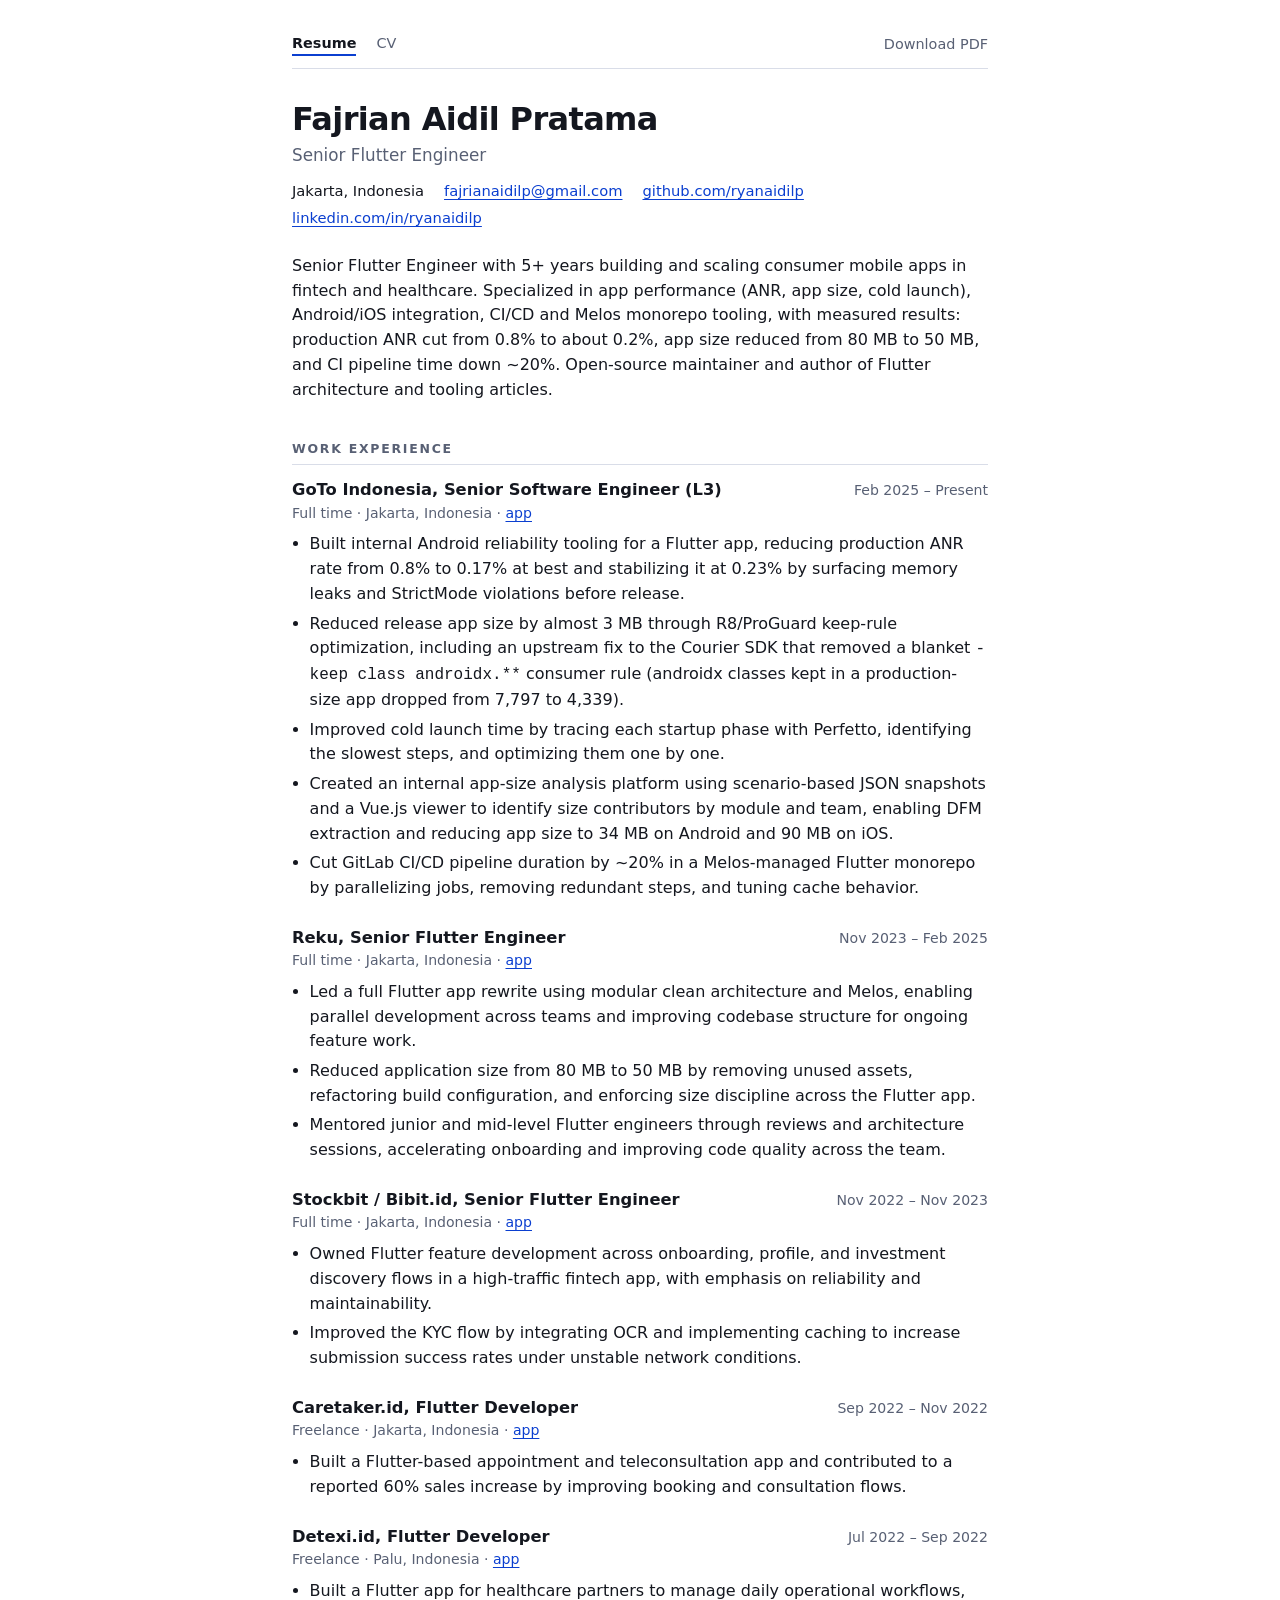
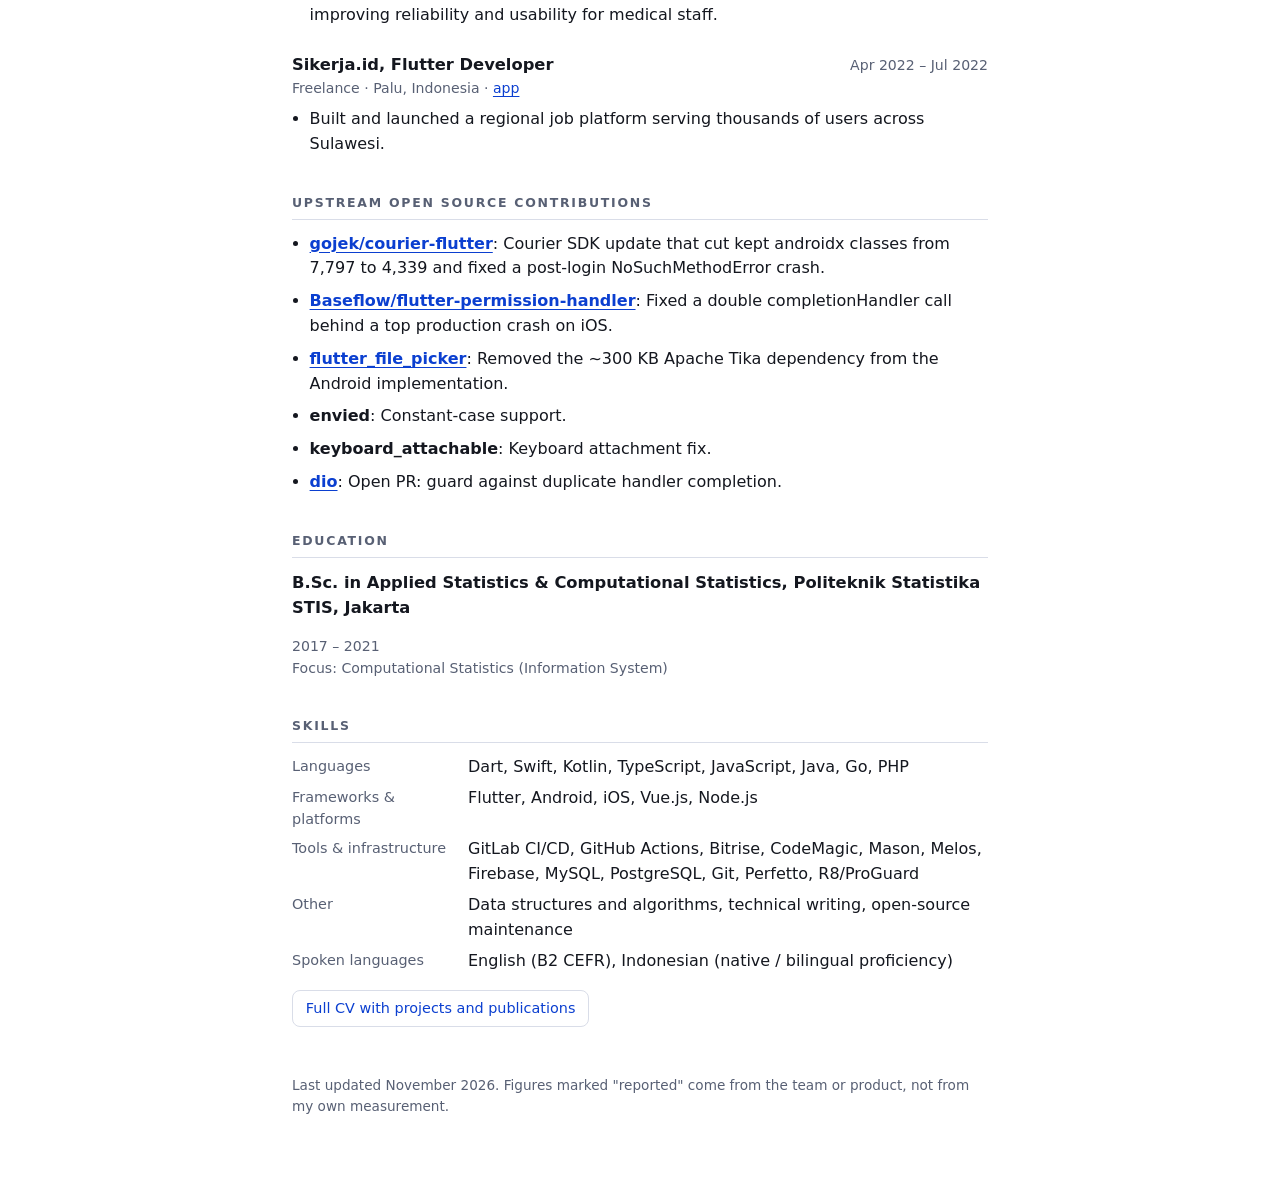
==== index.html @ 7528a29a "feat: resume and CV web version with PDF downloads" ====
<!doctype html><html lang="en"><head><meta charset="utf-8"><meta name="viewport" content="width=device-width,initial-scale=1"><title>Fajrian Aidil Pratama | Resume</title><meta name="description" content="Resume and CV of Fajrian Aidil Pratama, Senior Flutter Engineer: app performance, Android/iOS integration, CI/CD, Melos monorepos, and open-source contributions."><meta name="theme-color" content="#0b3fd0"><link rel="stylesheet" href="style.css"><script type="application/ld+json">{"@context": "https://schema.org", "@type": "Person", "name": "Fajrian Aidil Pratama", "alternateName": "Ryan", "jobTitle": "Senior Flutter Engineer", "email": "mailto:fajrianaidilp@gmail.com", "address": {"@type": "PostalAddress", "addressLocality": "Jakarta", "addressCountry": "ID"}, "sameAs": ["https://github.com/ryanaidilp", "https://www.linkedin.com/in/ryanaidilp/", "https://medium.com/@ryanaidilp"], "alumniOf": "Politeknik Statistika STIS", "knowsAbout": ["Flutter", "Dart", "Android", "iOS", "CI/CD", "Melos", "Mason"]}</script></head><body><a class="skip" href="#main">Skip to content</a><div class="wrap"><nav class="top" aria-label="Pages"><div class="grp"><a href="./" aria-current="page">Resume</a><a href="cv.html">CV</a></div><a href="Fajrian-Aidil-Pratama-Resume.pdf">Download PDF</a></nav><header><h1>Fajrian Aidil Pratama</h1><p class="role">Senior Flutter Engineer</p><ul><li>Jakarta, Indonesia</li><li><a href="mailto:fajrianaidilp@gmail.com">fajrianaidilp@gmail.com</a></li><li><a href="https://github.com/ryanaidilp">github.com/ryanaidilp</a></li><li><a href="https://www.linkedin.com/in/ryanaidilp/">linkedin.com/in/ryanaidilp</a></li></ul></header><main id="main"><p class="summary">Senior Flutter Engineer with 5+ years building and scaling consumer mobile apps in fintech and healthcare. Specialized in app performance (ANR, app size, cold launch), Android/iOS integration, CI/CD and Melos monorepo tooling, with measured results: production ANR cut from 0.8% to about 0.2%, app size reduced from 80 MB to 50 MB, and CI pipeline time down ~20%. Open-source maintainer and author of Flutter architecture and tooling articles.</p><h2>Work experience</h2><section class="job"><div class="head"><h3><span class="co">GoTo Indonesia</span>, Senior Software Engineer (L3)</h3><span class="meta">Feb 2025 – Present</span></div><div class="meta">Full time · Jakarta, Indonesia · <a href="https://gopay.co.id/">app</a></div><ul><li>Built internal Android reliability tooling for a Flutter app, reducing production ANR rate from 0.8% to 0.17% at best and stabilizing it at 0.23% by surfacing memory leaks and StrictMode violations before release.</li><li>Reduced release app size by almost 3 MB through R8/ProGuard keep-rule optimization, including an upstream fix to the Courier SDK that removed a blanket <code>-keep class androidx.**</code> consumer rule (androidx classes kept in a production-size app dropped from 7,797 to 4,339).</li><li>Improved cold launch time by tracing each startup phase with Perfetto, identifying the slowest steps, and optimizing them one by one.</li><li>Created an internal app-size analysis platform using scenario-based JSON snapshots and a Vue.js viewer to identify size contributors by module and team, enabling DFM extraction and reducing app size to 34 MB on Android and 90 MB on iOS.</li><li>Cut GitLab CI/CD pipeline duration by ~20% in a Melos-managed Flutter monorepo by parallelizing jobs, removing redundant steps, and tuning cache behavior.</li></ul></section><section class="job"><div class="head"><h3><span class="co">Reku</span>, Senior Flutter Engineer</h3><span class="meta">Nov 2023 – Feb 2025</span></div><div class="meta">Full time · Jakarta, Indonesia · <a href="https://play.google.com/store/apps/details?id=com.rekeningku">app</a></div><ul><li>Led a full Flutter app rewrite using modular clean architecture and Melos, enabling parallel development across teams and improving codebase structure for ongoing feature work.</li><li>Reduced application size from 80 MB to 50 MB by removing unused assets, refactoring build configuration, and enforcing size discipline across the Flutter app.</li><li>Mentored junior and mid-level Flutter engineers through reviews and architecture sessions, accelerating onboarding and improving code quality across the team.</li></ul></section><section class="job"><div class="head"><h3><span class="co">Stockbit / Bibit.id</span>, Senior Flutter Engineer</h3><span class="meta">Nov 2022 – Nov 2023</span></div><div class="meta">Full time · Jakarta, Indonesia · <a href="https://play.google.com/store/apps/details?id=com.stockbit.android">app</a></div><ul><li>Owned Flutter feature development across onboarding, profile, and investment discovery flows in a high-traffic fintech app, with emphasis on reliability and maintainability.</li><li>Improved the KYC flow by integrating OCR and implementing caching to increase submission success rates under unstable network conditions.</li></ul></section><section class="job"><div class="head"><h3><span class="co">Caretaker.id</span>, Flutter Developer</h3><span class="meta">Sep 2022 – Nov 2022</span></div><div class="meta">Freelance · Jakarta, Indonesia · <a href="https://play.google.com/store/apps/details?id=id.caretaker.app">app</a></div><ul><li>Built a Flutter-based appointment and teleconsultation app and contributed to a reported 60% sales increase by improving booking and consultation flows.</li></ul></section><section class="job"><div class="head"><h3><span class="co">Detexi.id</span>, Flutter Developer</h3><span class="meta">Jul 2022 – Sep 2022</span></div><div class="meta">Freelance · Palu, Indonesia · <a href="https://play.google.com/store/apps/details?id=com.detexi.doctor">app</a></div><ul><li>Built a Flutter app for healthcare partners to manage daily operational workflows, improving reliability and usability for medical staff.</li></ul></section><section class="job"><div class="head"><h3><span class="co">Sikerja.id</span>, Flutter Developer</h3><span class="meta">Apr 2022 – Jul 2022</span></div><div class="meta">Freelance · Palu, Indonesia · <a href="https://play.google.com/store/apps/details?id=id.sikerja.app">app</a></div><ul><li>Built and launched a regional job platform serving thousands of users across Sulawesi.</li></ul></section><h2>Upstream open source contributions</h2><ul class="proj"><li><strong><a href="https://github.com/gojek/courier-flutter/pull/31">gojek/courier-flutter</a></strong>: Courier SDK update that cut kept androidx classes from 7,797 to 4,339 and fixed a post-login NoSuchMethodError crash.</li><li><strong><a href="https://github.com/Baseflow/flutter-permission-handler/pull/1566">Baseflow/flutter-permission-handler</a></strong>: Fixed a double completionHandler call behind a top production crash on iOS.</li><li><strong><a href="https://github.com/vicajilau/flutter_file_picker/pull/2105">flutter_file_picker</a></strong>: Removed the ~300 KB Apache Tika dependency from the Android implementation.</li><li><strong>envied</strong>: Constant-case support.</li><li><strong>keyboard_attachable</strong>: Keyboard attachment fix.</li><li><strong><a href="https://github.com/cfug/dio/pull/2611">dio</a></strong>: Open PR: guard against duplicate handler completion.</li></ul><h2>Education</h2><div class="job"><div class="head"><h3><span class="co">B.Sc. in Applied Statistics &amp; Computational Statistics</span>, Politeknik Statistika STIS, Jakarta</h3><span class="meta">2017 – 2021</span></div><div class="meta">Focus: Computational Statistics (Information System)</div></div><h2>Skills</h2><dl class="skills"><dt>Languages</dt><dd>Dart, Swift, Kotlin, TypeScript, JavaScript, Java, Go, PHP</dd><dt>Frameworks &amp; platforms</dt><dd>Flutter, Android, iOS, Vue.js, Node.js</dd><dt>Tools &amp; infrastructure</dt><dd>GitLab CI/CD, GitHub Actions, Bitrise, CodeMagic, Mason, Melos, Firebase, MySQL, PostgreSQL, Git, Perfetto, R8/ProGuard</dd><dt>Other</dt><dd>Data structures and algorithms, technical writing, open-source maintenance</dd><dt>Spoken languages</dt><dd>English (B2 CEFR), Indonesian (native / bilingual proficiency)</dd></dl><div class="actions"><a class="btn" href="cv.html">Full CV with projects and publications</a></div></main><p class="foot">Last updated November 2026. Figures marked "reported" come from the team or product, not from my own measurement.</p></div></body></html>
---- style.css ----
:root{--bg:#fff;--fg:#14171f;--mute:#586074;--rule:#d9dde8;--accent:#0b3fd0;--chip:#eef1fa;--max:46rem}
@media (prefers-color-scheme:dark){:root{--bg:#0d1017;--fg:#e8ebf3;--mute:#9aa3b8;--rule:#262c3b;--accent:#7ea2ff;--chip:#171c28}}
*{box-sizing:border-box}html{-webkit-text-size-adjust:100%}
body{margin:0;background:var(--bg);color:var(--fg);font:16px/1.55 system-ui,-apple-system,"Segoe UI",Roboto,Helvetica,Arial,sans-serif}
a{color:var(--accent);text-underline-offset:3px}a:hover{text-decoration-thickness:2px}
a:focus-visible{outline:2px solid var(--accent);outline-offset:2px}
.skip{position:absolute;left:-999px}.skip:focus{left:1rem;top:1rem;background:var(--bg);padding:.5rem}
.wrap{max-width:var(--max);margin:0 auto;padding:2rem 1.25rem 4rem}
nav.top{display:flex;gap:1.25rem;justify-content:space-between;align-items:center;border-bottom:1px solid var(--rule);padding-bottom:.75rem;margin-bottom:2rem;font-size:.9rem}
nav.top a{text-decoration:none;color:var(--mute)}nav.top a[aria-current=page]{color:var(--fg);font-weight:600;border-bottom:2px solid var(--accent)}
nav.top .grp{display:flex;gap:1.25rem}
header h1{font-size:2rem;line-height:1.15;margin:0;letter-spacing:-.02em}
header .role{color:var(--mute);margin:.25rem 0 .75rem;font-size:1.05rem}
header ul{list-style:none;padding:0;margin:0;display:flex;flex-wrap:wrap;gap:.25rem 1.25rem;font-size:.92rem}
h2{font-size:.78rem;letter-spacing:.14em;text-transform:uppercase;color:var(--mute);margin:2.25rem 0 .75rem;padding-bottom:.4rem;border-bottom:1px solid var(--rule)}
.summary{margin:1.5rem 0 0}
.job{margin:0 0 1.5rem;break-inside:avoid}
.job .head{display:flex;justify-content:space-between;gap:1rem;flex-wrap:wrap;align-items:baseline}
.job h3{margin:0;font-size:1.02rem}.job .co{font-weight:600}
.job .meta{color:var(--mute);font-size:.88rem}
.job ul{margin:.5rem 0 0;padding-left:1.1rem}.job li{margin:.3rem 0}
.tech{color:var(--mute);font-size:.84rem;margin:.5rem 0 0}
.chips{display:flex;flex-wrap:wrap;gap:.4rem;list-style:none;padding:0;margin:0}
.chips li{background:var(--chip);border-radius:6px;padding:.15rem .55rem;font-size:.85rem}
dl.skills{display:grid;grid-template-columns:10rem 1fr;gap:.4rem 1rem;margin:0}dl.skills dt{color:var(--mute);font-size:.9rem}dl.skills dd{margin:0}
.proj,.pubs{padding-left:1.1rem;margin:0}.proj li,.pubs li{margin:.5rem 0}
.foot{margin-top:3rem;color:var(--mute);font-size:.85rem}
.actions{display:flex;gap:.75rem;flex-wrap:wrap;margin-top:1rem}.btn{display:inline-block;border:1px solid var(--rule);border-radius:8px;padding:.4rem .8rem;text-decoration:none;font-size:.9rem}
@media (max-width:560px){dl.skills{grid-template-columns:1fr}dl.skills dt{margin-top:.5rem}}
@media print{@page{size:A4;margin:14mm}body{font-family:Arial,Helvetica,sans-serif}h2{letter-spacing:0}:root{--bg:#fff;--fg:#000;--mute:#444;--rule:#bbb;--accent:#0b3fd0;--chip:#fff}
body{font-size:10.5pt;line-height:1.4}.wrap{max-width:none;padding:0}nav.top,.actions,.foot,.skip{display:none}
a{color:inherit;text-decoration:none}.proj a[href]:after,.pubs a[href]:after{content:" (" attr(href) ")";font-size:8pt;color:#444}
h2{margin-top:1rem}header h1{font-size:20pt}.job{margin-bottom:.8rem}}
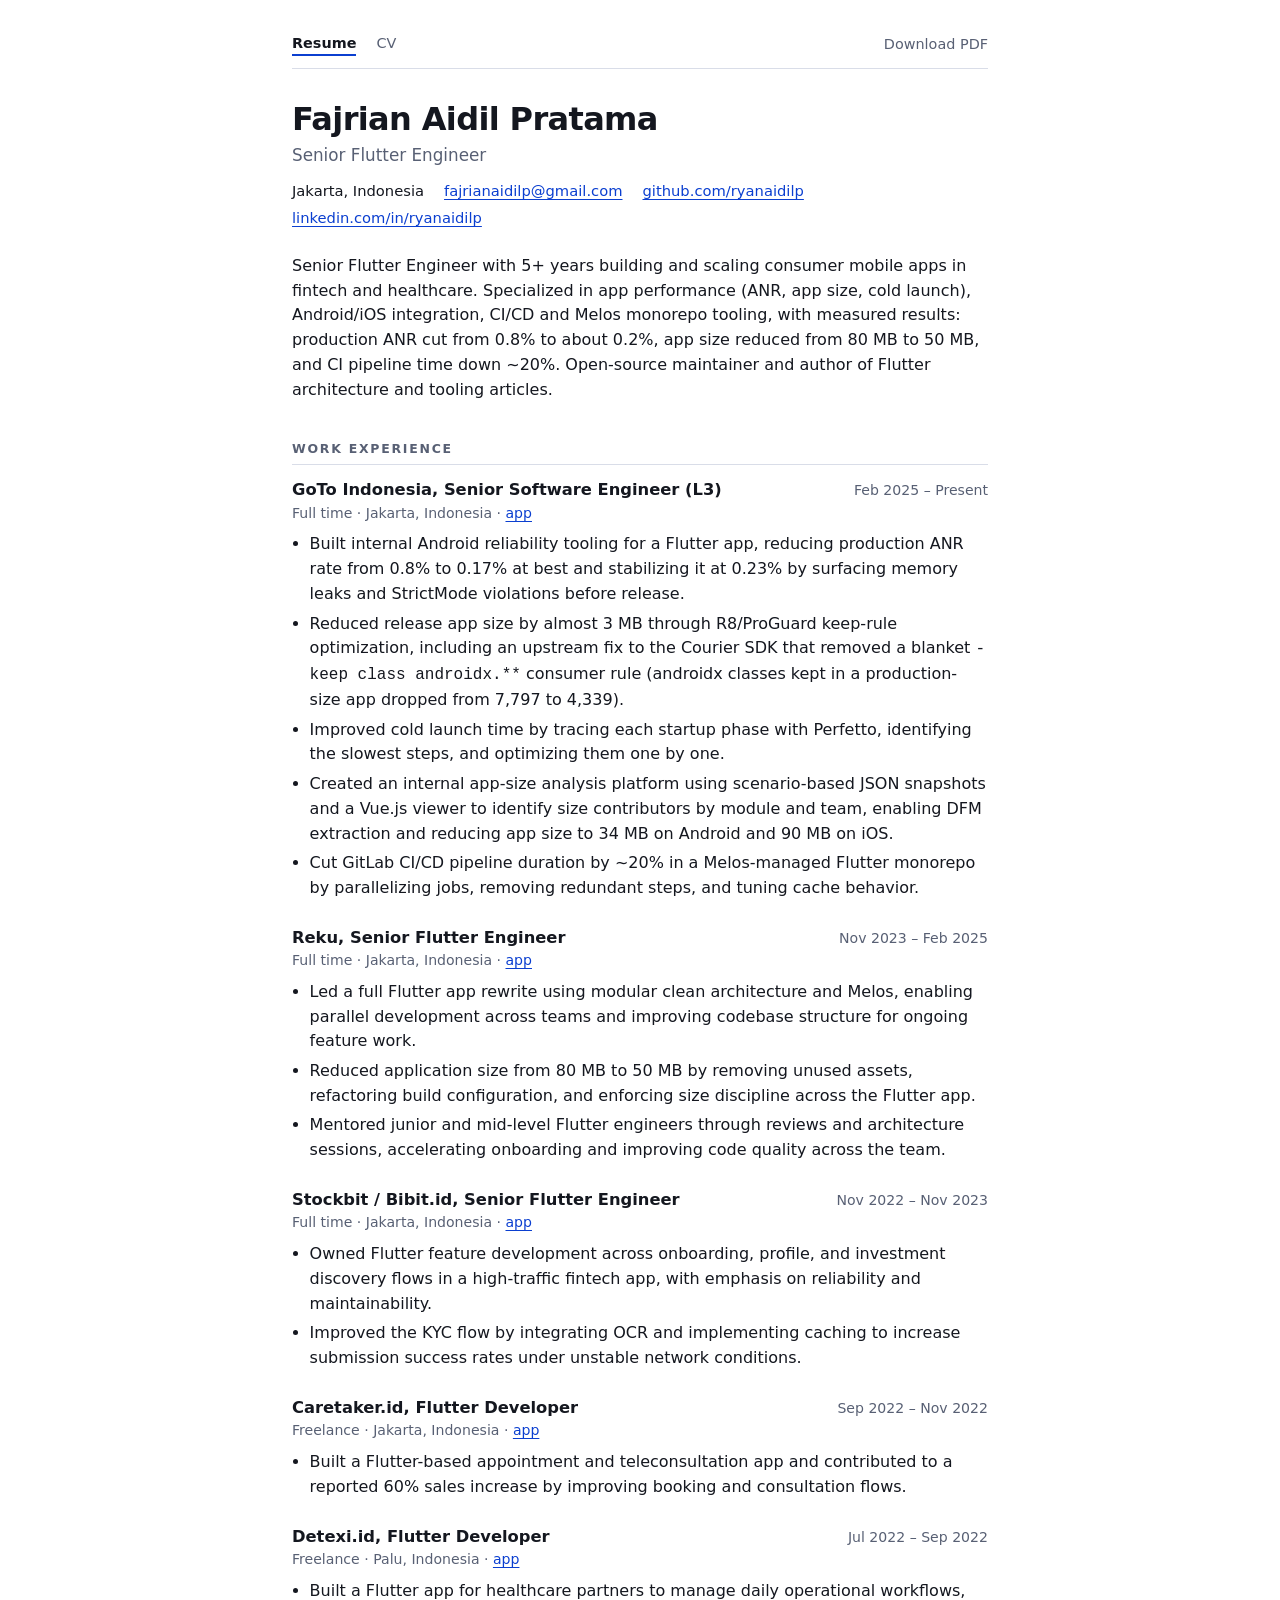
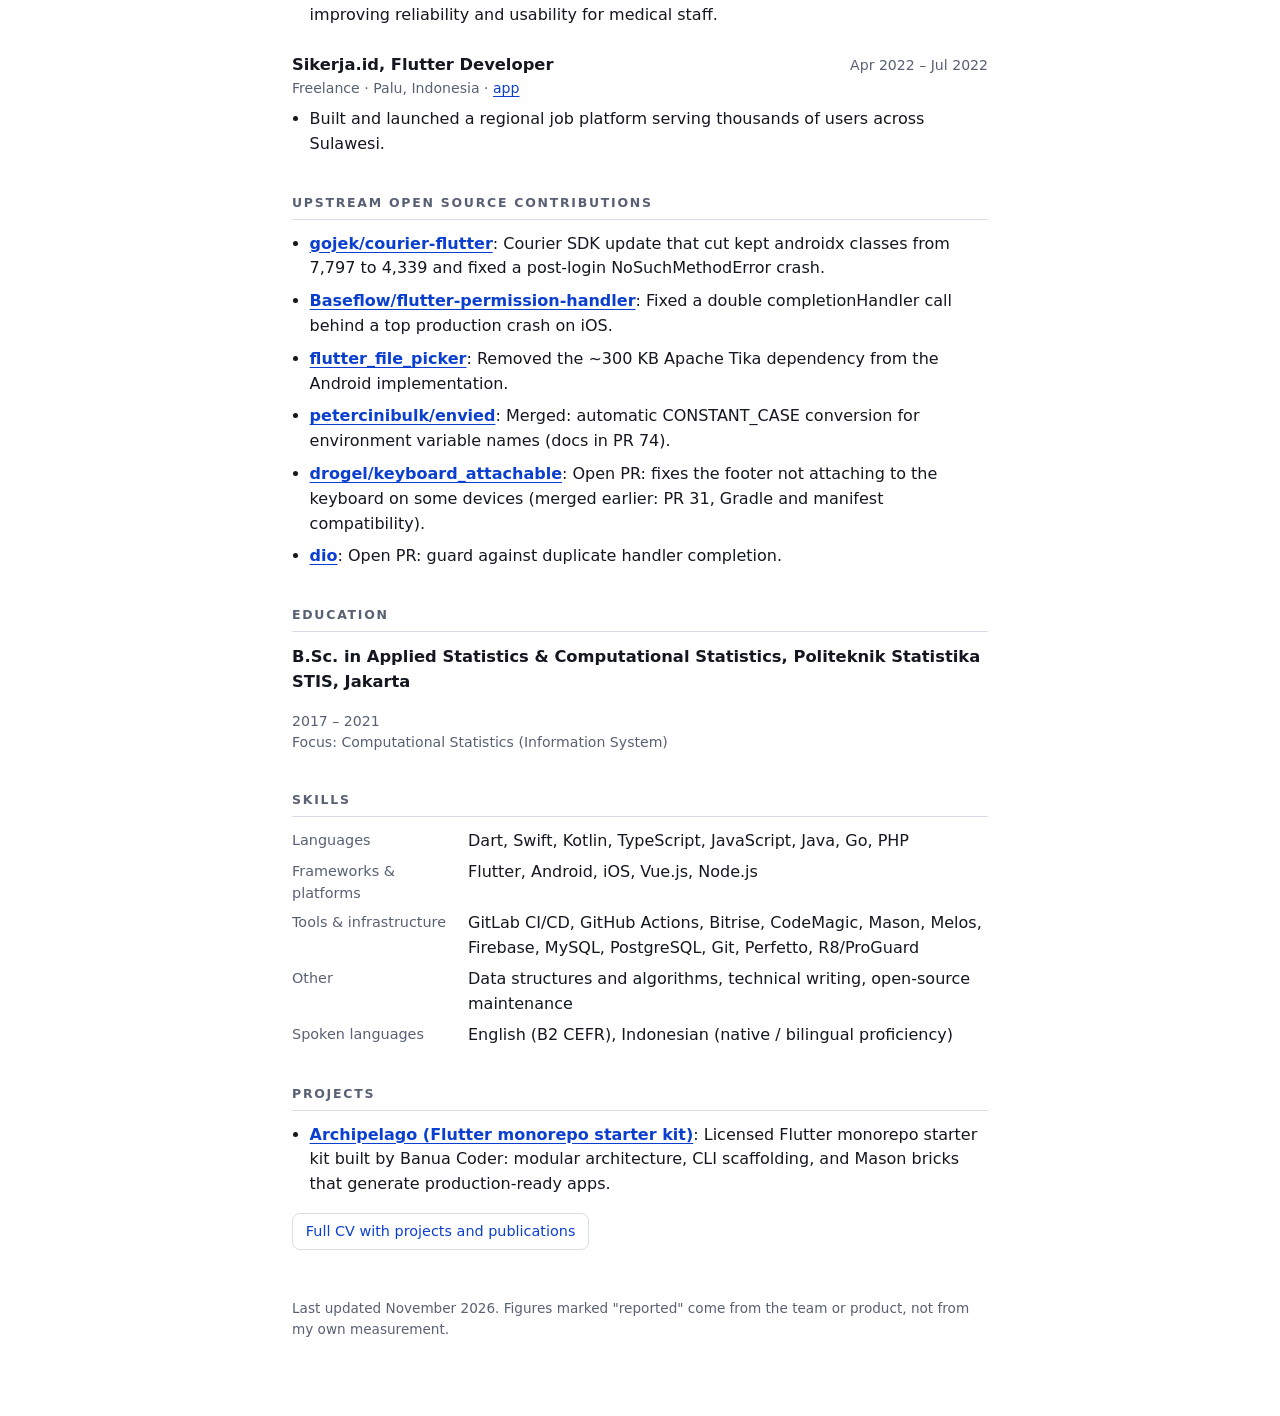
==== commit 913f6c56: "feat: link envied and keyboard_attachable PRs, add Archipelago project" ====
--- a/index.html
+++ b/index.html
@@ -1 +1 @@
-<!doctype html><html lang="en"><head><meta charset="utf-8"><meta name="viewport" content="width=device-width,initial-scale=1"><title>Fajrian Aidil Pratama | Resume</title><meta name="description" content="Resume and CV of Fajrian Aidil Pratama, Senior Flutter Engineer: app performance, Android/iOS integration, CI/CD, Melos monorepos, and open-source contributions."><meta name="theme-color" content="#0b3fd0"><link rel="stylesheet" href="style.css"><script type="application/ld+json">{"@context": "https://schema.org", "@type": "Person", "name": "Fajrian Aidil Pratama", "alternateName": "Ryan", "jobTitle": "Senior Flutter Engineer", "email": "mailto:fajrianaidilp@gmail.com", "address": {"@type": "PostalAddress", "addressLocality": "Jakarta", "addressCountry": "ID"}, "sameAs": ["https://github.com/ryanaidilp", "https://www.linkedin.com/in/ryanaidilp/", "https://medium.com/@ryanaidilp"], "alumniOf": "Politeknik Statistika STIS", "knowsAbout": ["Flutter", "Dart", "Android", "iOS", "CI/CD", "Melos", "Mason"]}</script></head><body><a class="skip" href="#main">Skip to content</a><div class="wrap"><nav class="top" aria-label="Pages"><div class="grp"><a href="./" aria-current="page">Resume</a><a href="cv.html">CV</a></div><a href="Fajrian-Aidil-Pratama-Resume.pdf">Download PDF</a></nav><header><h1>Fajrian Aidil Pratama</h1><p class="role">Senior Flutter Engineer</p><ul><li>Jakarta, Indonesia</li><li><a href="mailto:fajrianaidilp@gmail.com">fajrianaidilp@gmail.com</a></li><li><a href="https://github.com/ryanaidilp">github.com/ryanaidilp</a></li><li><a href="https://www.linkedin.com/in/ryanaidilp/">linkedin.com/in/ryanaidilp</a></li></ul></header><main id="main"><p class="summary">Senior Flutter Engineer with 5+ years building and scaling consumer mobile apps in fintech and healthcare. Specialized in app performance (ANR, app size, cold launch), Android/iOS integration, CI/CD and Melos monorepo tooling, with measured results: production ANR cut from 0.8% to about 0.2%, app size reduced from 80 MB to 50 MB, and CI pipeline time down ~20%. Open-source maintainer and author of Flutter architecture and tooling articles.</p><h2>Work experience</h2><section class="job"><div class="head"><h3><span class="co">GoTo Indonesia</span>, Senior Software Engineer (L3)</h3><span class="meta">Feb 2025 – Present</span></div><div class="meta">Full time · Jakarta, Indonesia · <a href="https://gopay.co.id/">app</a></div><ul><li>Built internal Android reliability tooling for a Flutter app, reducing production ANR rate from 0.8% to 0.17% at best and stabilizing it at 0.23% by surfacing memory leaks and StrictMode violations before release.</li><li>Reduced release app size by almost 3 MB through R8/ProGuard keep-rule optimization, including an upstream fix to the Courier SDK that removed a blanket <code>-keep class androidx.**</code> consumer rule (androidx classes kept in a production-size app dropped from 7,797 to 4,339).</li><li>Improved cold launch time by tracing each startup phase with Perfetto, identifying the slowest steps, and optimizing them one by one.</li><li>Created an internal app-size analysis platform using scenario-based JSON snapshots and a Vue.js viewer to identify size contributors by module and team, enabling DFM extraction and reducing app size to 34 MB on Android and 90 MB on iOS.</li><li>Cut GitLab CI/CD pipeline duration by ~20% in a Melos-managed Flutter monorepo by parallelizing jobs, removing redundant steps, and tuning cache behavior.</li></ul></section><section class="job"><div class="head"><h3><span class="co">Reku</span>, Senior Flutter Engineer</h3><span class="meta">Nov 2023 – Feb 2025</span></div><div class="meta">Full time · Jakarta, Indonesia · <a href="https://play.google.com/store/apps/details?id=com.rekeningku">app</a></div><ul><li>Led a full Flutter app rewrite using modular clean architecture and Melos, enabling parallel development across teams and improving codebase structure for ongoing feature work.</li><li>Reduced application size from 80 MB to 50 MB by removing unused assets, refactoring build configuration, and enforcing size discipline across the Flutter app.</li><li>Mentored junior and mid-level Flutter engineers through reviews and architecture sessions, accelerating onboarding and improving code quality across the team.</li></ul></section><section class="job"><div class="head"><h3><span class="co">Stockbit / Bibit.id</span>, Senior Flutter Engineer</h3><span class="meta">Nov 2022 – Nov 2023</span></div><div class="meta">Full time · Jakarta, Indonesia · <a href="https://play.google.com/store/apps/details?id=com.stockbit.android">app</a></div><ul><li>Owned Flutter feature development across onboarding, profile, and investment discovery flows in a high-traffic fintech app, with emphasis on reliability and maintainability.</li><li>Improved the KYC flow by integrating OCR and implementing caching to increase submission success rates under unstable network conditions.</li></ul></section><section class="job"><div class="head"><h3><span class="co">Caretaker.id</span>, Flutter Developer</h3><span class="meta">Sep 2022 – Nov 2022</span></div><div class="meta">Freelance · Jakarta, Indonesia · <a href="https://play.google.com/store/apps/details?id=id.caretaker.app">app</a></div><ul><li>Built a Flutter-based appointment and teleconsultation app and contributed to a reported 60% sales increase by improving booking and consultation flows.</li></ul></section><section class="job"><div class="head"><h3><span class="co">Detexi.id</span>, Flutter Developer</h3><span class="meta">Jul 2022 – Sep 2022</span></div><div class="meta">Freelance · Palu, Indonesia · <a href="https://play.google.com/store/apps/details?id=com.detexi.doctor">app</a></div><ul><li>Built a Flutter app for healthcare partners to manage daily operational workflows, improving reliability and usability for medical staff.</li></ul></section><section class="job"><div class="head"><h3><span class="co">Sikerja.id</span>, Flutter Developer</h3><span class="meta">Apr 2022 – Jul 2022</span></div><div class="meta">Freelance · Palu, Indonesia · <a href="https://play.google.com/store/apps/details?id=id.sikerja.app">app</a></div><ul><li>Built and launched a regional job platform serving thousands of users across Sulawesi.</li></ul></section><h2>Upstream open source contributions</h2><ul class="proj"><li><strong><a href="https://github.com/gojek/courier-flutter/pull/31">gojek/courier-flutter</a></strong>: Courier SDK update that cut kept androidx classes from 7,797 to 4,339 and fixed a post-login NoSuchMethodError crash.</li><li><strong><a href="https://github.com/Baseflow/flutter-permission-handler/pull/1566">Baseflow/flutter-permission-handler</a></strong>: Fixed a double completionHandler call behind a top production crash on iOS.</li><li><strong><a href="https://github.com/vicajilau/flutter_file_picker/pull/2105">flutter_file_picker</a></strong>: Removed the ~300 KB Apache Tika dependency from the Android implementation.</li><li><strong>envied</strong>: Constant-case support.</li><li><strong>keyboard_attachable</strong>: Keyboard attachment fix.</li><li><strong><a href="https://github.com/cfug/dio/pull/2611">dio</a></strong>: Open PR: guard against duplicate handler completion.</li></ul><h2>Education</h2><div class="job"><div class="head"><h3><span class="co">B.Sc. in Applied Statistics &amp; Computational Statistics</span>, Politeknik Statistika STIS, Jakarta</h3><span class="meta">2017 – 2021</span></div><div class="meta">Focus: Computational Statistics (Information System)</div></div><h2>Skills</h2><dl class="skills"><dt>Languages</dt><dd>Dart, Swift, Kotlin, TypeScript, JavaScript, Java, Go, PHP</dd><dt>Frameworks &amp; platforms</dt><dd>Flutter, Android, iOS, Vue.js, Node.js</dd><dt>Tools &amp; infrastructure</dt><dd>GitLab CI/CD, GitHub Actions, Bitrise, CodeMagic, Mason, Melos, Firebase, MySQL, PostgreSQL, Git, Perfetto, R8/ProGuard</dd><dt>Other</dt><dd>Data structures and algorithms, technical writing, open-source maintenance</dd><dt>Spoken languages</dt><dd>English (B2 CEFR), Indonesian (native / bilingual proficiency)</dd></dl><div class="actions"><a class="btn" href="cv.html">Full CV with projects and publications</a></div></main><p class="foot">Last updated November 2026. Figures marked "reported" come from the team or product, not from my own measurement.</p></div></body></html>+<!doctype html><html lang="en"><head><meta charset="utf-8"><meta name="viewport" content="width=device-width,initial-scale=1"><title>Fajrian Aidil Pratama | Resume</title><meta name="description" content="Resume and CV of Fajrian Aidil Pratama, Senior Flutter Engineer: app performance, Android/iOS integration, CI/CD, Melos monorepos, and open-source contributions."><meta name="theme-color" content="#0b3fd0"><link rel="stylesheet" href="style.css"><script type="application/ld+json">{"@context": "https://schema.org", "@type": "Person", "name": "Fajrian Aidil Pratama", "alternateName": "Ryan", "jobTitle": "Senior Flutter Engineer", "email": "mailto:fajrianaidilp@gmail.com", "address": {"@type": "PostalAddress", "addressLocality": "Jakarta", "addressCountry": "ID"}, "sameAs": ["https://github.com/ryanaidilp", "https://www.linkedin.com/in/ryanaidilp/", "https://medium.com/@ryanaidilp"], "alumniOf": "Politeknik Statistika STIS", "knowsAbout": ["Flutter", "Dart", "Android", "iOS", "CI/CD", "Melos", "Mason"]}</script></head><body><a class="skip" href="#main">Skip to content</a><div class="wrap"><nav class="top" aria-label="Pages"><div class="grp"><a href="./" aria-current="page">Resume</a><a href="cv.html">CV</a></div><a href="Fajrian-Aidil-Pratama-Resume.pdf">Download PDF</a></nav><header><h1>Fajrian Aidil Pratama</h1><p class="role">Senior Flutter Engineer</p><ul><li>Jakarta, Indonesia</li><li><a href="mailto:fajrianaidilp@gmail.com">fajrianaidilp@gmail.com</a></li><li><a href="https://github.com/ryanaidilp">github.com/ryanaidilp</a></li><li><a href="https://www.linkedin.com/in/ryanaidilp/">linkedin.com/in/ryanaidilp</a></li></ul></header><main id="main"><p class="summary">Senior Flutter Engineer with 5+ years building and scaling consumer mobile apps in fintech and healthcare. Specialized in app performance (ANR, app size, cold launch), Android/iOS integration, CI/CD and Melos monorepo tooling, with measured results: production ANR cut from 0.8% to about 0.2%, app size reduced from 80 MB to 50 MB, and CI pipeline time down ~20%. Open-source maintainer and author of Flutter architecture and tooling articles.</p><h2>Work experience</h2><section class="job"><div class="head"><h3><span class="co">GoTo Indonesia</span>, Senior Software Engineer (L3)</h3><span class="meta">Feb 2025 – Present</span></div><div class="meta">Full time · Jakarta, Indonesia · <a href="https://gopay.co.id/">app</a></div><ul><li>Built internal Android reliability tooling for a Flutter app, reducing production ANR rate from 0.8% to 0.17% at best and stabilizing it at 0.23% by surfacing memory leaks and StrictMode violations before release.</li><li>Reduced release app size by almost 3 MB through R8/ProGuard keep-rule optimization, including an upstream fix to the Courier SDK that removed a blanket <code>-keep class androidx.**</code> consumer rule (androidx classes kept in a production-size app dropped from 7,797 to 4,339).</li><li>Improved cold launch time by tracing each startup phase with Perfetto, identifying the slowest steps, and optimizing them one by one.</li><li>Created an internal app-size analysis platform using scenario-based JSON snapshots and a Vue.js viewer to identify size contributors by module and team, enabling DFM extraction and reducing app size to 34 MB on Android and 90 MB on iOS.</li><li>Cut GitLab CI/CD pipeline duration by ~20% in a Melos-managed Flutter monorepo by parallelizing jobs, removing redundant steps, and tuning cache behavior.</li></ul></section><section class="job"><div class="head"><h3><span class="co">Reku</span>, Senior Flutter Engineer</h3><span class="meta">Nov 2023 – Feb 2025</span></div><div class="meta">Full time · Jakarta, Indonesia · <a href="https://play.google.com/store/apps/details?id=com.rekeningku">app</a></div><ul><li>Led a full Flutter app rewrite using modular clean architecture and Melos, enabling parallel development across teams and improving codebase structure for ongoing feature work.</li><li>Reduced application size from 80 MB to 50 MB by removing unused assets, refactoring build configuration, and enforcing size discipline across the Flutter app.</li><li>Mentored junior and mid-level Flutter engineers through reviews and architecture sessions, accelerating onboarding and improving code quality across the team.</li></ul></section><section class="job"><div class="head"><h3><span class="co">Stockbit / Bibit.id</span>, Senior Flutter Engineer</h3><span class="meta">Nov 2022 – Nov 2023</span></div><div class="meta">Full time · Jakarta, Indonesia · <a href="https://play.google.com/store/apps/details?id=com.stockbit.android">app</a></div><ul><li>Owned Flutter feature development across onboarding, profile, and investment discovery flows in a high-traffic fintech app, with emphasis on reliability and maintainability.</li><li>Improved the KYC flow by integrating OCR and implementing caching to increase submission success rates under unstable network conditions.</li></ul></section><section class="job"><div class="head"><h3><span class="co">Caretaker.id</span>, Flutter Developer</h3><span class="meta">Sep 2022 – Nov 2022</span></div><div class="meta">Freelance · Jakarta, Indonesia · <a href="https://play.google.com/store/apps/details?id=id.caretaker.app">app</a></div><ul><li>Built a Flutter-based appointment and teleconsultation app and contributed to a reported 60% sales increase by improving booking and consultation flows.</li></ul></section><section class="job"><div class="head"><h3><span class="co">Detexi.id</span>, Flutter Developer</h3><span class="meta">Jul 2022 – Sep 2022</span></div><div class="meta">Freelance · Palu, Indonesia · <a href="https://play.google.com/store/apps/details?id=com.detexi.doctor">app</a></div><ul><li>Built a Flutter app for healthcare partners to manage daily operational workflows, improving reliability and usability for medical staff.</li></ul></section><section class="job"><div class="head"><h3><span class="co">Sikerja.id</span>, Flutter Developer</h3><span class="meta">Apr 2022 – Jul 2022</span></div><div class="meta">Freelance · Palu, Indonesia · <a href="https://play.google.com/store/apps/details?id=id.sikerja.app">app</a></div><ul><li>Built and launched a regional job platform serving thousands of users across Sulawesi.</li></ul></section><h2>Upstream open source contributions</h2><ul class="proj"><li><strong><a href="https://github.com/gojek/courier-flutter/pull/31">gojek/courier-flutter</a></strong>: Courier SDK update that cut kept androidx classes from 7,797 to 4,339 and fixed a post-login NoSuchMethodError crash.</li><li><strong><a href="https://github.com/Baseflow/flutter-permission-handler/pull/1566">Baseflow/flutter-permission-handler</a></strong>: Fixed a double completionHandler call behind a top production crash on iOS.</li><li><strong><a href="https://github.com/vicajilau/flutter_file_picker/pull/2105">flutter_file_picker</a></strong>: Removed the ~300 KB Apache Tika dependency from the Android implementation.</li><li><strong><a href="https://github.com/petercinibulk/envied/pull/42">petercinibulk/envied</a></strong>: Merged: automatic CONSTANT_CASE conversion for environment variable names (docs in PR 74).</li><li><strong><a href="https://github.com/drogel/keyboard_attachable/pull/35">drogel/keyboard_attachable</a></strong>: Open PR: fixes the footer not attaching to the keyboard on some devices (merged earlier: PR 31, Gradle and manifest compatibility).</li><li><strong><a href="https://github.com/cfug/dio/pull/2611">dio</a></strong>: Open PR: guard against duplicate handler completion.</li></ul><h2>Education</h2><div class="job"><div class="head"><h3><span class="co">B.Sc. in Applied Statistics &amp; Computational Statistics</span>, Politeknik Statistika STIS, Jakarta</h3><span class="meta">2017 – 2021</span></div><div class="meta">Focus: Computational Statistics (Information System)</div></div><h2>Skills</h2><dl class="skills"><dt>Languages</dt><dd>Dart, Swift, Kotlin, TypeScript, JavaScript, Java, Go, PHP</dd><dt>Frameworks &amp; platforms</dt><dd>Flutter, Android, iOS, Vue.js, Node.js</dd><dt>Tools &amp; infrastructure</dt><dd>GitLab CI/CD, GitHub Actions, Bitrise, CodeMagic, Mason, Melos, Firebase, MySQL, PostgreSQL, Git, Perfetto, R8/ProGuard</dd><dt>Other</dt><dd>Data structures and algorithms, technical writing, open-source maintenance</dd><dt>Spoken languages</dt><dd>English (B2 CEFR), Indonesian (native / bilingual proficiency)</dd></dl><h2>Projects</h2><ul class="proj"><li><a href="https://archipelago.banuacoder.com/"><strong>Archipelago (Flutter monorepo starter kit)</strong></a>: Licensed Flutter monorepo starter kit built by Banua Coder: modular architecture, CLI scaffolding, and Mason bricks that generate production-ready apps.</li></ul><div class="actions"><a class="btn" href="cv.html">Full CV with projects and publications</a></div></main><p class="foot">Last updated November 2026. Figures marked "reported" come from the team or product, not from my own measurement.</p></div></body></html>
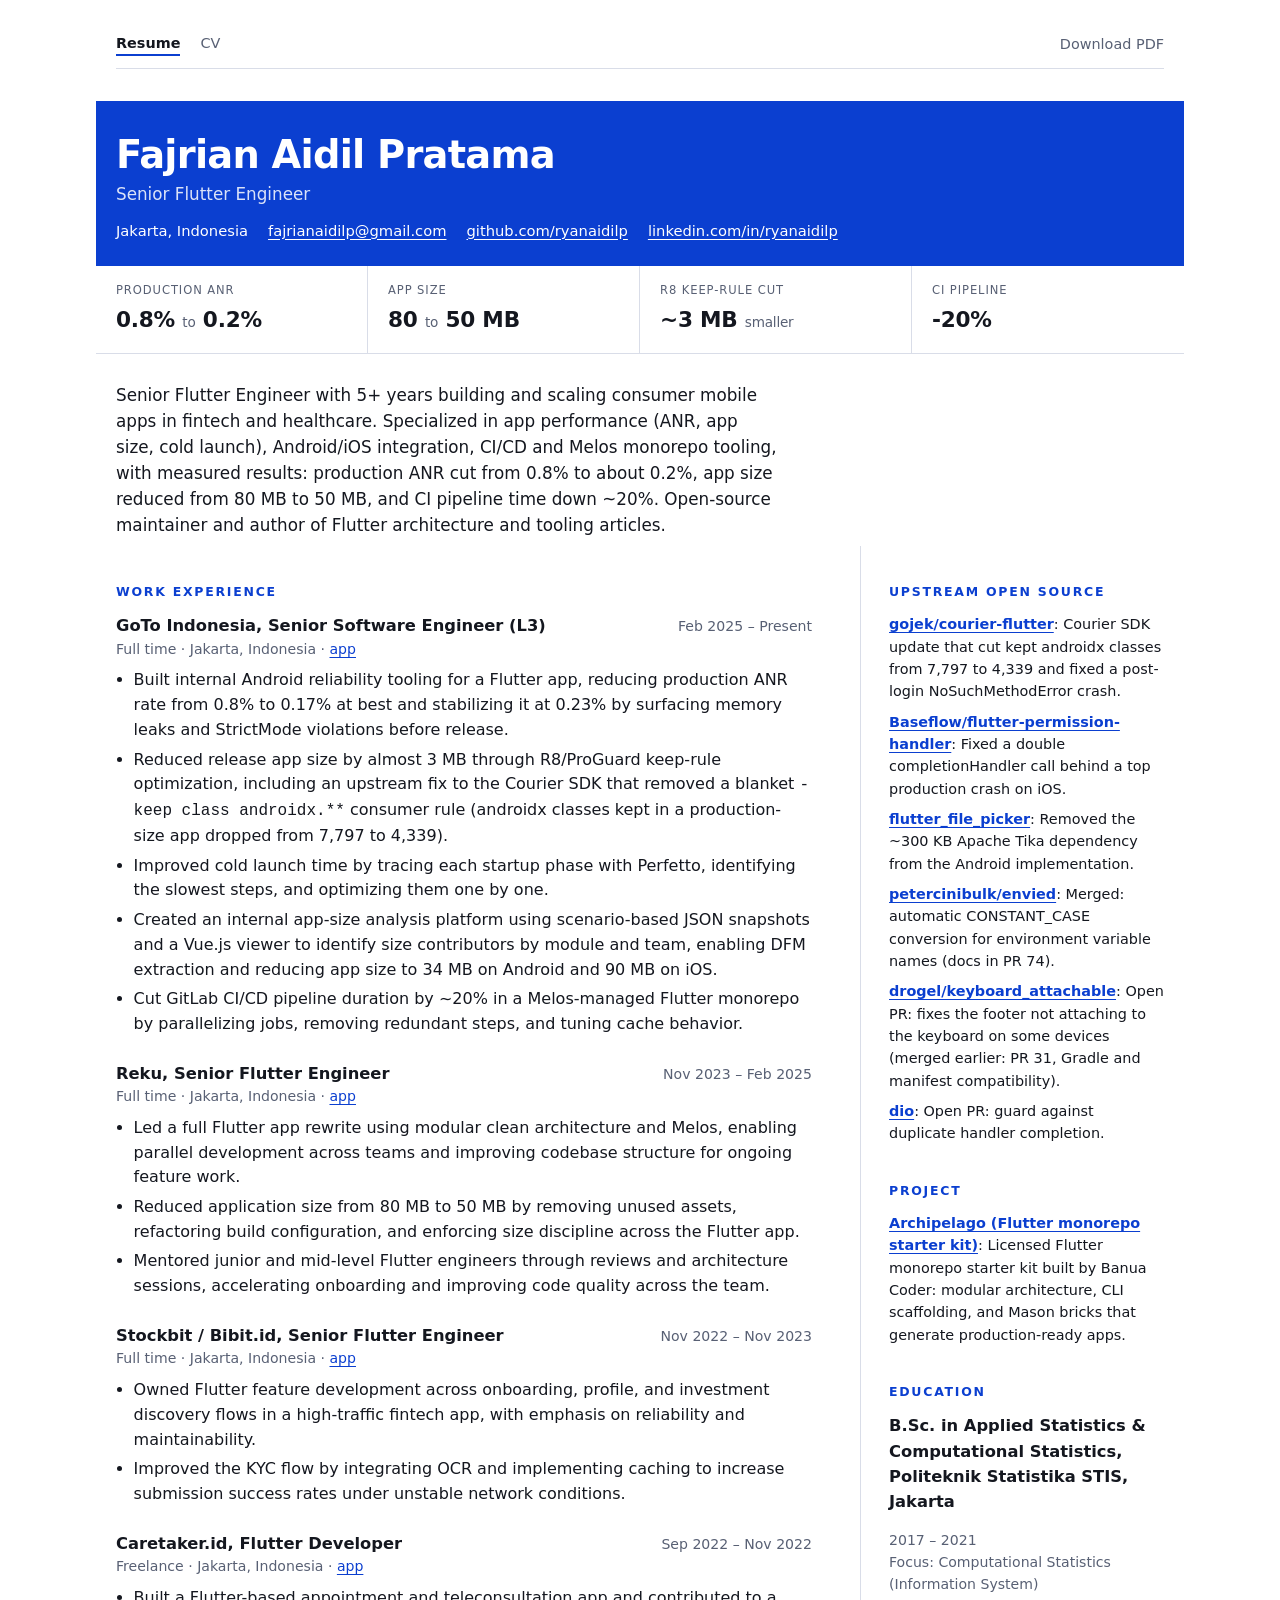
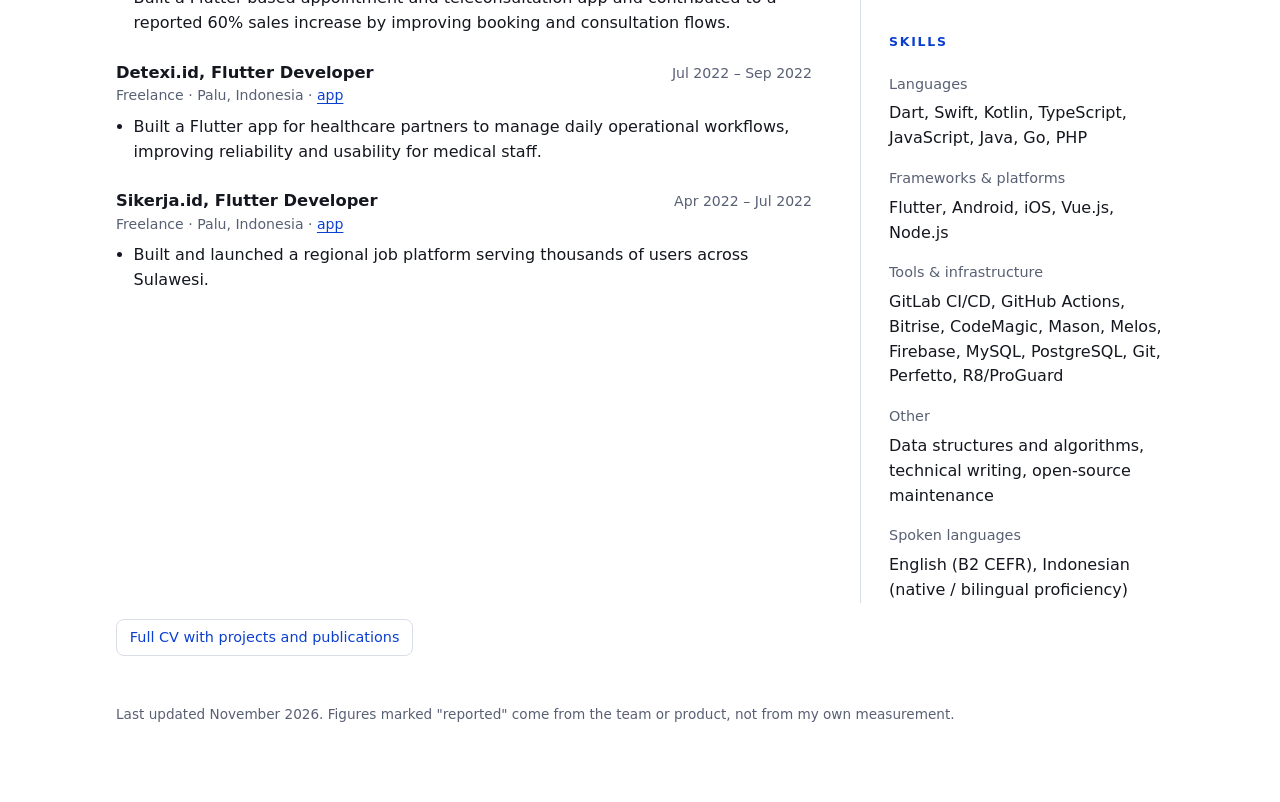
==== commit d3220984: "design: distinct resume (two-column one-pager) and CV (editorial long-form)" ====
--- a/index.html
+++ b/index.html
@@ -1 +1 @@
-<!doctype html><html lang="en"><head><meta charset="utf-8"><meta name="viewport" content="width=device-width,initial-scale=1"><title>Fajrian Aidil Pratama | Resume</title><meta name="description" content="Resume and CV of Fajrian Aidil Pratama, Senior Flutter Engineer: app performance, Android/iOS integration, CI/CD, Melos monorepos, and open-source contributions."><meta name="theme-color" content="#0b3fd0"><link rel="stylesheet" href="style.css"><script type="application/ld+json">{"@context": "https://schema.org", "@type": "Person", "name": "Fajrian Aidil Pratama", "alternateName": "Ryan", "jobTitle": "Senior Flutter Engineer", "email": "mailto:fajrianaidilp@gmail.com", "address": {"@type": "PostalAddress", "addressLocality": "Jakarta", "addressCountry": "ID"}, "sameAs": ["https://github.com/ryanaidilp", "https://www.linkedin.com/in/ryanaidilp/", "https://medium.com/@ryanaidilp"], "alumniOf": "Politeknik Statistika STIS", "knowsAbout": ["Flutter", "Dart", "Android", "iOS", "CI/CD", "Melos", "Mason"]}</script></head><body><a class="skip" href="#main">Skip to content</a><div class="wrap"><nav class="top" aria-label="Pages"><div class="grp"><a href="./" aria-current="page">Resume</a><a href="cv.html">CV</a></div><a href="Fajrian-Aidil-Pratama-Resume.pdf">Download PDF</a></nav><header><h1>Fajrian Aidil Pratama</h1><p class="role">Senior Flutter Engineer</p><ul><li>Jakarta, Indonesia</li><li><a href="mailto:fajrianaidilp@gmail.com">fajrianaidilp@gmail.com</a></li><li><a href="https://github.com/ryanaidilp">github.com/ryanaidilp</a></li><li><a href="https://www.linkedin.com/in/ryanaidilp/">linkedin.com/in/ryanaidilp</a></li></ul></header><main id="main"><p class="summary">Senior Flutter Engineer with 5+ years building and scaling consumer mobile apps in fintech and healthcare. Specialized in app performance (ANR, app size, cold launch), Android/iOS integration, CI/CD and Melos monorepo tooling, with measured results: production ANR cut from 0.8% to about 0.2%, app size reduced from 80 MB to 50 MB, and CI pipeline time down ~20%. Open-source maintainer and author of Flutter architecture and tooling articles.</p><h2>Work experience</h2><section class="job"><div class="head"><h3><span class="co">GoTo Indonesia</span>, Senior Software Engineer (L3)</h3><span class="meta">Feb 2025 – Present</span></div><div class="meta">Full time · Jakarta, Indonesia · <a href="https://gopay.co.id/">app</a></div><ul><li>Built internal Android reliability tooling for a Flutter app, reducing production ANR rate from 0.8% to 0.17% at best and stabilizing it at 0.23% by surfacing memory leaks and StrictMode violations before release.</li><li>Reduced release app size by almost 3 MB through R8/ProGuard keep-rule optimization, including an upstream fix to the Courier SDK that removed a blanket <code>-keep class androidx.**</code> consumer rule (androidx classes kept in a production-size app dropped from 7,797 to 4,339).</li><li>Improved cold launch time by tracing each startup phase with Perfetto, identifying the slowest steps, and optimizing them one by one.</li><li>Created an internal app-size analysis platform using scenario-based JSON snapshots and a Vue.js viewer to identify size contributors by module and team, enabling DFM extraction and reducing app size to 34 MB on Android and 90 MB on iOS.</li><li>Cut GitLab CI/CD pipeline duration by ~20% in a Melos-managed Flutter monorepo by parallelizing jobs, removing redundant steps, and tuning cache behavior.</li></ul></section><section class="job"><div class="head"><h3><span class="co">Reku</span>, Senior Flutter Engineer</h3><span class="meta">Nov 2023 – Feb 2025</span></div><div class="meta">Full time · Jakarta, Indonesia · <a href="https://play.google.com/store/apps/details?id=com.rekeningku">app</a></div><ul><li>Led a full Flutter app rewrite using modular clean architecture and Melos, enabling parallel development across teams and improving codebase structure for ongoing feature work.</li><li>Reduced application size from 80 MB to 50 MB by removing unused assets, refactoring build configuration, and enforcing size discipline across the Flutter app.</li><li>Mentored junior and mid-level Flutter engineers through reviews and architecture sessions, accelerating onboarding and improving code quality across the team.</li></ul></section><section class="job"><div class="head"><h3><span class="co">Stockbit / Bibit.id</span>, Senior Flutter Engineer</h3><span class="meta">Nov 2022 – Nov 2023</span></div><div class="meta">Full time · Jakarta, Indonesia · <a href="https://play.google.com/store/apps/details?id=com.stockbit.android">app</a></div><ul><li>Owned Flutter feature development across onboarding, profile, and investment discovery flows in a high-traffic fintech app, with emphasis on reliability and maintainability.</li><li>Improved the KYC flow by integrating OCR and implementing caching to increase submission success rates under unstable network conditions.</li></ul></section><section class="job"><div class="head"><h3><span class="co">Caretaker.id</span>, Flutter Developer</h3><span class="meta">Sep 2022 – Nov 2022</span></div><div class="meta">Freelance · Jakarta, Indonesia · <a href="https://play.google.com/store/apps/details?id=id.caretaker.app">app</a></div><ul><li>Built a Flutter-based appointment and teleconsultation app and contributed to a reported 60% sales increase by improving booking and consultation flows.</li></ul></section><section class="job"><div class="head"><h3><span class="co">Detexi.id</span>, Flutter Developer</h3><span class="meta">Jul 2022 – Sep 2022</span></div><div class="meta">Freelance · Palu, Indonesia · <a href="https://play.google.com/store/apps/details?id=com.detexi.doctor">app</a></div><ul><li>Built a Flutter app for healthcare partners to manage daily operational workflows, improving reliability and usability for medical staff.</li></ul></section><section class="job"><div class="head"><h3><span class="co">Sikerja.id</span>, Flutter Developer</h3><span class="meta">Apr 2022 – Jul 2022</span></div><div class="meta">Freelance · Palu, Indonesia · <a href="https://play.google.com/store/apps/details?id=id.sikerja.app">app</a></div><ul><li>Built and launched a regional job platform serving thousands of users across Sulawesi.</li></ul></section><h2>Upstream open source contributions</h2><ul class="proj"><li><strong><a href="https://github.com/gojek/courier-flutter/pull/31">gojek/courier-flutter</a></strong>: Courier SDK update that cut kept androidx classes from 7,797 to 4,339 and fixed a post-login NoSuchMethodError crash.</li><li><strong><a href="https://github.com/Baseflow/flutter-permission-handler/pull/1566">Baseflow/flutter-permission-handler</a></strong>: Fixed a double completionHandler call behind a top production crash on iOS.</li><li><strong><a href="https://github.com/vicajilau/flutter_file_picker/pull/2105">flutter_file_picker</a></strong>: Removed the ~300 KB Apache Tika dependency from the Android implementation.</li><li><strong><a href="https://github.com/petercinibulk/envied/pull/42">petercinibulk/envied</a></strong>: Merged: automatic CONSTANT_CASE conversion for environment variable names (docs in PR 74).</li><li><strong><a href="https://github.com/drogel/keyboard_attachable/pull/35">drogel/keyboard_attachable</a></strong>: Open PR: fixes the footer not attaching to the keyboard on some devices (merged earlier: PR 31, Gradle and manifest compatibility).</li><li><strong><a href="https://github.com/cfug/dio/pull/2611">dio</a></strong>: Open PR: guard against duplicate handler completion.</li></ul><h2>Education</h2><div class="job"><div class="head"><h3><span class="co">B.Sc. in Applied Statistics &amp; Computational Statistics</span>, Politeknik Statistika STIS, Jakarta</h3><span class="meta">2017 – 2021</span></div><div class="meta">Focus: Computational Statistics (Information System)</div></div><h2>Skills</h2><dl class="skills"><dt>Languages</dt><dd>Dart, Swift, Kotlin, TypeScript, JavaScript, Java, Go, PHP</dd><dt>Frameworks &amp; platforms</dt><dd>Flutter, Android, iOS, Vue.js, Node.js</dd><dt>Tools &amp; infrastructure</dt><dd>GitLab CI/CD, GitHub Actions, Bitrise, CodeMagic, Mason, Melos, Firebase, MySQL, PostgreSQL, Git, Perfetto, R8/ProGuard</dd><dt>Other</dt><dd>Data structures and algorithms, technical writing, open-source maintenance</dd><dt>Spoken languages</dt><dd>English (B2 CEFR), Indonesian (native / bilingual proficiency)</dd></dl><h2>Projects</h2><ul class="proj"><li><a href="https://archipelago.banuacoder.com/"><strong>Archipelago (Flutter monorepo starter kit)</strong></a>: Licensed Flutter monorepo starter kit built by Banua Coder: modular architecture, CLI scaffolding, and Mason bricks that generate production-ready apps.</li></ul><div class="actions"><a class="btn" href="cv.html">Full CV with projects and publications</a></div></main><p class="foot">Last updated November 2026. Figures marked "reported" come from the team or product, not from my own measurement.</p></div></body></html>+<!doctype html><html lang="en"><head><meta charset="utf-8"><meta name="viewport" content="width=device-width,initial-scale=1"><title>Fajrian Aidil Pratama | Resume</title><meta name="description" content="Resume and CV of Fajrian Aidil Pratama, Senior Flutter Engineer: app performance, Android/iOS integration, CI/CD, Melos monorepos, and open-source contributions."><meta name="theme-color" content="#0b3fd0"><link rel="stylesheet" href="style.css"><script type="application/ld+json">{"@context": "https://schema.org", "@type": "Person", "name": "Fajrian Aidil Pratama", "alternateName": "Ryan", "jobTitle": "Senior Flutter Engineer", "email": "mailto:fajrianaidilp@gmail.com", "address": {"@type": "PostalAddress", "addressLocality": "Jakarta", "addressCountry": "ID"}, "sameAs": ["https://github.com/ryanaidilp", "https://www.linkedin.com/in/ryanaidilp/", "https://medium.com/@ryanaidilp"], "alumniOf": "Politeknik Statistika STIS", "knowsAbout": ["Flutter", "Dart", "Android", "iOS", "CI/CD", "Melos", "Mason"]}</script></head><body class="resume"><a class="skip" href="#main">Skip to content</a><div class="wrap"><nav class="top" aria-label="Pages"><div class="grp"><a href="./" aria-current="page">Resume</a><a href="cv.html">CV</a></div><a class="dl" href="Fajrian-Aidil-Pratama-Resume.pdf">Download PDF</a></nav><header><p class="kicker">Resume</p><h1>Fajrian Aidil Pratama</h1><p class="role">Senior Flutter Engineer</p><ul><li>Jakarta, Indonesia</li><li><a href="mailto:fajrianaidilp@gmail.com">fajrianaidilp@gmail.com</a></li><li><a href="https://github.com/ryanaidilp">github.com/ryanaidilp</a></li><li><a href="https://www.linkedin.com/in/ryanaidilp/">linkedin.com/in/ryanaidilp</a></li></ul></header><dl class="stats" aria-label="Selected results"><div><dt>Production ANR</dt><dd>0.8% <i>to</i> 0.2%</dd></div><div><dt>App size</dt><dd>80 <i>to</i> 50 MB</dd></div><div><dt>R8 keep-rule cut</dt><dd>~3 MB <i>smaller</i></dd></div><div><dt>CI pipeline</dt><dd>-20%</dd></div></dl><main id="main"><p class="summary">Senior Flutter Engineer with 5+ years building and scaling consumer mobile apps in fintech and healthcare. Specialized in app performance (ANR, app size, cold launch), Android/iOS integration, CI/CD and Melos monorepo tooling, with measured results: production ANR cut from 0.8% to about 0.2%, app size reduced from 80 MB to 50 MB, and CI pipeline time down ~20%. Open-source maintainer and author of Flutter architecture and tooling articles.</p><div class="cols"><div class="primary"><h2 id="experience">Work experience</h2><section class="job"><div class="head"><h3><span class="co">GoTo Indonesia</span>, Senior Software Engineer (L3)</h3><span class="meta when">Feb 2025 – Present</span></div><div class="meta">Full time · Jakarta, Indonesia · <a href="https://gopay.co.id/">app</a></div><ul><li>Built internal Android reliability tooling for a Flutter app, reducing production ANR rate from 0.8% to 0.17% at best and stabilizing it at 0.23% by surfacing memory leaks and StrictMode violations before release.</li><li>Reduced release app size by almost 3 MB through R8/ProGuard keep-rule optimization, including an upstream fix to the Courier SDK that removed a blanket <code>-keep class androidx.**</code> consumer rule (androidx classes kept in a production-size app dropped from 7,797 to 4,339).</li><li>Improved cold launch time by tracing each startup phase with Perfetto, identifying the slowest steps, and optimizing them one by one.</li><li>Created an internal app-size analysis platform using scenario-based JSON snapshots and a Vue.js viewer to identify size contributors by module and team, enabling DFM extraction and reducing app size to 34 MB on Android and 90 MB on iOS.</li><li>Cut GitLab CI/CD pipeline duration by ~20% in a Melos-managed Flutter monorepo by parallelizing jobs, removing redundant steps, and tuning cache behavior.</li></ul></section><section class="job"><div class="head"><h3><span class="co">Reku</span>, Senior Flutter Engineer</h3><span class="meta when">Nov 2023 – Feb 2025</span></div><div class="meta">Full time · Jakarta, Indonesia · <a href="https://play.google.com/store/apps/details?id=com.rekeningku">app</a></div><ul><li>Led a full Flutter app rewrite using modular clean architecture and Melos, enabling parallel development across teams and improving codebase structure for ongoing feature work.</li><li>Reduced application size from 80 MB to 50 MB by removing unused assets, refactoring build configuration, and enforcing size discipline across the Flutter app.</li><li>Mentored junior and mid-level Flutter engineers through reviews and architecture sessions, accelerating onboarding and improving code quality across the team.</li></ul></section><section class="job"><div class="head"><h3><span class="co">Stockbit / Bibit.id</span>, Senior Flutter Engineer</h3><span class="meta when">Nov 2022 – Nov 2023</span></div><div class="meta">Full time · Jakarta, Indonesia · <a href="https://play.google.com/store/apps/details?id=com.stockbit.android">app</a></div><ul><li>Owned Flutter feature development across onboarding, profile, and investment discovery flows in a high-traffic fintech app, with emphasis on reliability and maintainability.</li><li>Improved the KYC flow by integrating OCR and implementing caching to increase submission success rates under unstable network conditions.</li></ul></section><section class="job"><div class="head"><h3><span class="co">Caretaker.id</span>, Flutter Developer</h3><span class="meta when">Sep 2022 – Nov 2022</span></div><div class="meta">Freelance · Jakarta, Indonesia · <a href="https://play.google.com/store/apps/details?id=id.caretaker.app">app</a></div><ul><li>Built a Flutter-based appointment and teleconsultation app and contributed to a reported 60% sales increase by improving booking and consultation flows.</li></ul></section><section class="job"><div class="head"><h3><span class="co">Detexi.id</span>, Flutter Developer</h3><span class="meta when">Jul 2022 – Sep 2022</span></div><div class="meta">Freelance · Palu, Indonesia · <a href="https://play.google.com/store/apps/details?id=com.detexi.doctor">app</a></div><ul><li>Built a Flutter app for healthcare partners to manage daily operational workflows, improving reliability and usability for medical staff.</li></ul></section><section class="job"><div class="head"><h3><span class="co">Sikerja.id</span>, Flutter Developer</h3><span class="meta when">Apr 2022 – Jul 2022</span></div><div class="meta">Freelance · Palu, Indonesia · <a href="https://play.google.com/store/apps/details?id=id.sikerja.app">app</a></div><ul><li>Built and launched a regional job platform serving thousands of users across Sulawesi.</li></ul></section></div><aside class="side"><h2 id="oss">Upstream open source</h2><ul class="proj"><li><strong><a href="https://github.com/gojek/courier-flutter/pull/31">gojek/courier-flutter</a></strong>: Courier SDK update that cut kept androidx classes from 7,797 to 4,339 and fixed a post-login NoSuchMethodError crash.</li><li><strong><a href="https://github.com/Baseflow/flutter-permission-handler/pull/1566">Baseflow/flutter-permission-handler</a></strong>: Fixed a double completionHandler call behind a top production crash on iOS.</li><li><strong><a href="https://github.com/vicajilau/flutter_file_picker/pull/2105">flutter_file_picker</a></strong>: Removed the ~300 KB Apache Tika dependency from the Android implementation.</li><li><strong><a href="https://github.com/petercinibulk/envied/pull/42">petercinibulk/envied</a></strong>: Merged: automatic CONSTANT_CASE conversion for environment variable names (docs in PR 74).</li><li><strong><a href="https://github.com/drogel/keyboard_attachable/pull/35">drogel/keyboard_attachable</a></strong>: Open PR: fixes the footer not attaching to the keyboard on some devices (merged earlier: PR 31, Gradle and manifest compatibility).</li><li><strong><a href="https://github.com/cfug/dio/pull/2611">dio</a></strong>: Open PR: guard against duplicate handler completion.</li></ul><h2 id="projects">Project</h2><ul class="proj"><li><a href="https://archipelago.banuacoder.com/"><strong>Archipelago (Flutter monorepo starter kit)</strong></a>: Licensed Flutter monorepo starter kit built by Banua Coder: modular architecture, CLI scaffolding, and Mason bricks that generate production-ready apps.</li></ul><h2 id="education">Education</h2><div class="job"><div class="head"><h3><span class="co">B.Sc. in Applied Statistics &amp; Computational Statistics</span>, Politeknik Statistika STIS, Jakarta</h3><span class="meta when">2017 – 2021</span></div><div class="meta">Focus: Computational Statistics (Information System)</div></div><h2 id="skills">Skills</h2><dl class="skills"><dt>Languages</dt><dd>Dart, Swift, Kotlin, TypeScript, JavaScript, Java, Go, PHP</dd><dt>Frameworks &amp; platforms</dt><dd>Flutter, Android, iOS, Vue.js, Node.js</dd><dt>Tools &amp; infrastructure</dt><dd>GitLab CI/CD, GitHub Actions, Bitrise, CodeMagic, Mason, Melos, Firebase, MySQL, PostgreSQL, Git, Perfetto, R8/ProGuard</dd><dt>Other</dt><dd>Data structures and algorithms, technical writing, open-source maintenance</dd><dt>Spoken languages</dt><dd>English (B2 CEFR), Indonesian (native / bilingual proficiency)</dd></dl></aside></div><div class="actions"><a class="btn" href="cv.html">Full CV with projects and publications</a></div></main><p class="foot">Last updated November 2026. Figures marked "reported" come from the team or product, not from my own measurement.</p></div></body></html>
--- a/style.css
+++ b/style.css
@@ -27,7 +27,56 @@
 .foot{margin-top:3rem;color:var(--mute);font-size:.85rem}
 .actions{display:flex;gap:.75rem;flex-wrap:wrap;margin-top:1rem}.btn{display:inline-block;border:1px solid var(--rule);border-radius:8px;padding:.4rem .8rem;text-decoration:none;font-size:.9rem}
 @media (max-width:560px){dl.skills{grid-template-columns:1fr}dl.skills dt{margin-top:.5rem}}
+
+/* ---- Resume: dense two-column one-pager ---- */
+body.resume{--max:68rem}
+body.resume header{background:var(--accent);color:#fff;margin:0 -1.25rem;padding:2rem 1.25rem 1.5rem}
+body.resume header a{color:#fff}
+body.resume .kicker{display:none}
+body.resume header h1{font-size:2.4rem}
+body.resume header .role{color:rgba(255,255,255,.85)}
+.stats{display:grid;grid-template-columns:repeat(4,1fr);margin:0 -1.25rem;border-bottom:1px solid var(--rule)}
+.stats div{padding:1rem 1.25rem;border-right:1px solid var(--rule)}.stats div:last-child{border-right:0}
+.stats dt{font-size:.72rem;text-transform:uppercase;letter-spacing:.08em;color:var(--mute)}
+.stats dd{margin:.2rem 0 0;font-size:1.35rem;font-weight:700;letter-spacing:-.01em}.stats dd i{font-style:normal;font-weight:400;color:var(--mute);font-size:.85rem}
+body.resume .summary{margin:1.75rem 0 0;font-size:1.05rem;max-width:62ch}
+.cols{display:block}
+body.resume .cols{display:grid;grid-template-columns:minmax(0,1fr) 19rem;gap:0 3rem;margin-top:.5rem}
+body.resume .side{border-left:1px solid var(--rule);padding-left:1.75rem}
+body.resume .side .proj{padding-left:0;list-style:none;font-size:.9rem}
+body.resume .side dl.skills{grid-template-columns:1fr}body.resume .side dl.skills dt{margin-top:.6rem}
+body.resume h2{color:var(--accent);border-bottom:0;padding-bottom:0}
+/* ---- CV: editorial long-form with a date rail ---- */
+body.cv{--max:56rem;--bg:#fbf9f4;--rule:#dcd5c4;--chip:#f1ece0}
+@media (prefers-color-scheme:dark){body.cv{--bg:#14120e;--rule:#383327;--chip:#1e1b14}}
+body.cv{font-family:Georgia,"Times New Roman",serif;font-size:17px}
+body.cv nav.top,body.cv .toc,body.cv .kicker,body.cv dl.skills dt{font-family:system-ui,-apple-system,"Segoe UI",Arial,sans-serif}
+body.cv header{margin-bottom:1rem}
+body.cv .kicker{margin:0 0 .5rem;font-size:.75rem;letter-spacing:.2em;text-transform:uppercase;color:var(--accent)}
+body.cv header h1{font-size:3rem;font-weight:400;letter-spacing:-.03em}
+body.cv .toc{display:flex;flex-wrap:wrap;gap:.25rem 1.25rem;position:sticky;top:0;background:var(--bg);padding:.7rem 0;border-block:1px solid var(--rule);font-size:.85rem;z-index:2;margin-top:1.5rem}
+body.cv .toc a{color:var(--mute);text-decoration:none}body.cv .toc a:hover{color:var(--accent)}
+body.cv .summary{font-size:1.2rem;line-height:1.6;margin:2rem 0 0}
+body.cv .cols{counter-reset:sec}
+body.cv h2{counter-increment:sec;font-family:Georgia,serif;font-size:1.6rem;font-weight:400;text-transform:none;letter-spacing:0;color:var(--fg);border-bottom:0;margin:3.5rem 0 1.25rem;scroll-margin-top:3.5rem}
+body.cv h2:before{content:counter(sec,decimal-leading-zero);display:block;font:600 .75rem system-ui,sans-serif;letter-spacing:.14em;color:var(--accent);margin-bottom:.35rem}
+body.cv .job{display:grid;grid-template-columns:9rem minmax(0,1fr);gap:0 1.5rem;border-top:1px solid var(--rule);padding-top:1.25rem}
+body.cv .job .head{display:contents}
+body.cv .job .when{grid-column:1;grid-row:1 / span 3;font:.85rem system-ui,sans-serif}
+body.cv .job h3,body.cv .job .meta:not(.when),body.cv .job ul,body.cv .job .tech{grid-column:2}
+body.cv .job h3{font-size:1.15rem;font-weight:400}body.cv .job .co{font-weight:700}
+body.cv .side dl.skills{grid-template-columns:12rem 1fr}
+@media (max-width:900px){body.resume .cols{display:block}body.resume .side{border:0;padding:0}.stats{grid-template-columns:repeat(2,1fr)}.stats div:nth-child(2){border-right:0}}
+@media (max-width:640px){body.cv header h1{font-size:2.2rem}body.cv .job{display:block}body.cv .job .head{display:flex}body.cv .job .when{margin:.2rem 0}body.resume header h1{font-size:1.9rem}}
+@media (prefers-reduced-motion:no-preference){a{transition:color .15s}}
 @media print{@page{size:A4;margin:14mm}body{font-family:Arial,Helvetica,sans-serif}h2{letter-spacing:0}:root{--bg:#fff;--fg:#000;--mute:#444;--rule:#bbb;--accent:#0b3fd0;--chip:#fff}
 body{font-size:10.5pt;line-height:1.4}.wrap{max-width:none;padding:0}nav.top,.actions,.foot,.skip{display:none}
 a{color:inherit;text-decoration:none}.proj a[href]:after,.pubs a[href]:after{content:" (" attr(href) ")";font-size:8pt;color:#444}
-h2{margin-top:1rem}header h1{font-size:20pt}.job{margin-bottom:.8rem}}
+h2{margin-top:1rem}header h1{font-size:20pt}.job{margin-bottom:.8rem}
+body.resume header,body.cv header{background:none;color:#000;margin:0;padding:0}body.resume header a{color:inherit}
+body.resume .kicker{display:none}.stats,.toc{display:none}
+body.resume .cols,body.cv .job{display:block}body.resume .side{border:0;padding:0}body.cv .job .head{display:flex}
+body.cv{font-family:Arial,Helvetica,sans-serif;font-size:10.5pt;--bg:#fff}body.cv h2,body.resume h2{font-family:Arial,Helvetica,sans-serif;font-size:9.5pt;text-transform:uppercase;color:#000;margin:1rem 0 .4rem;border-bottom:1px solid #bbb}
+body.cv h2:before{display:none}body.cv header h1{font-size:20pt;font-weight:700}body.cv .summary,body.resume .summary{font-size:10.5pt;margin:.6rem 0 0}body.cv .job{border:0;padding:0}
+body.resume dl.skills,body.cv dl.skills{grid-template-columns:9rem 1fr}.cols{display:block}
+}
